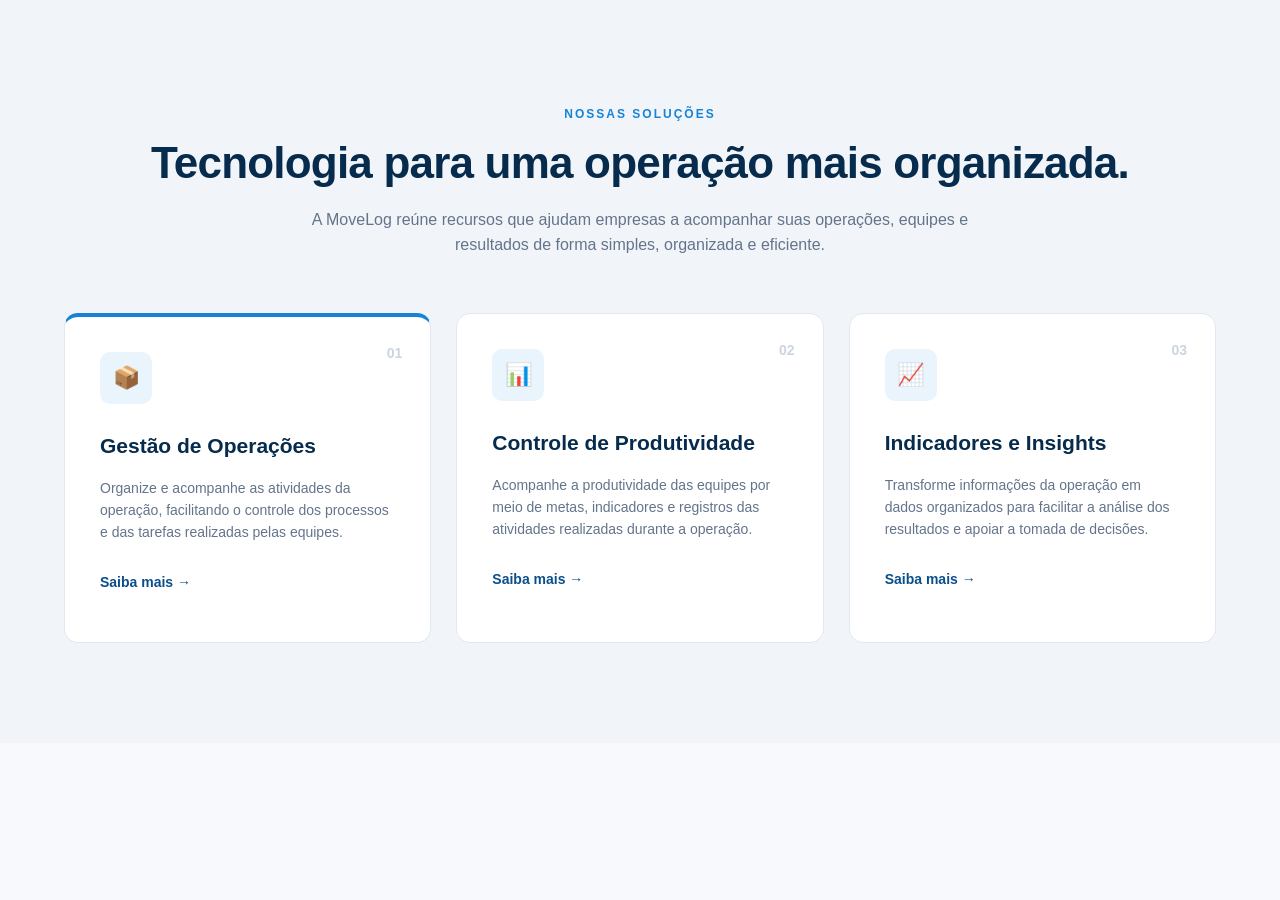
==== solucoes.html @ f1dc47c1 "Alteração da empresa e css" ====
<!DOCTYPE html>
<html lang="pt-BR">
<head>
    <meta charset="UTF-8">
    <meta name="viewport" content="width=device-width, initial-scale=1.0">
    <title>Solucoes | MoveLog</title>
<link rel="stylesheet" href="css/style.css">

</head>
<body>
<!-- SOLUÇÕES -->
<section class="areas">
    <div class="container">

        <div class="titulo-secao centralizado">

            <span class="texto-destaque">
                NOSSAS SOLUÇÕES
            </span>

            <h2>
                Tecnologia para uma operação mais organizada.
            </h2>

            <p>
                A MoveLog reúne recursos que ajudam empresas a
                acompanhar suas operações, equipes e resultados
                de forma simples, organizada e eficiente.
            </p>

        </div>


        <div class="cards">

            <!-- SOLUÇÃO 01 -->
            <article class="card card-destaque">

                <span class="card-numero">
                    01
                </span>

                <div class="card-icone">
                    📦
                </div>

                <h3>
                    Gestão de Operações
                </h3>

                <p>
                    Organize e acompanhe as atividades da operação,
                    facilitando o controle dos processos e das tarefas
                    realizadas pelas equipes.
                </p>

                <a href="solucoes.html">
                    Saiba mais →
                </a>

            </article>


            <!-- SOLUÇÃO 02 -->
            <article class="card">

                <span class="card-numero">
                    02
                </span>

                <div class="card-icone">
                    📊
                </div>

                <h3>
                    Controle de Produtividade
                </h3>

                <p>
                    Acompanhe a produtividade das equipes por meio
                    de metas, indicadores e registros das atividades
                    realizadas durante a operação.
                </p>

                <a href="produtividade.html">
                    Saiba mais →
                </a>

            </article>


            <!-- SOLUÇÃO 03 -->
            <article class="card">

                <span class="card-numero">
                    03
                </span>

                <div class="card-icone">
                    📈
                </div>

                <h3>
                    Indicadores e Insights
                </h3>

                <p>
                    Transforme informações da operação em dados
                    organizados para facilitar a análise dos
                    resultados e apoiar a tomada de decisões.
                </p>

                <a href="insights.html">
                    Saiba mais →
                </a>

            </article>

        </div>

    </div>
</section>
    
</body>
</html>
---- css/style.css ----
/* =========================================================
   RESET
========================================================= */

* {
    margin: 0;
    padding: 0;
    box-sizing: border-box;
}

html {
    scroll-behavior: smooth;
}

body {
    font-family: Arial, Helvetica, sans-serif;
    background: #f7f9fc;
    color: #172033;
    line-height: 1.6;
    -webkit-font-smoothing: antialiased;
}

img {
    display: block;
    max-width: 100%;
}

a {
    color: inherit;
    text-decoration: none;
}

ul {
    list-style: none;
}

button,
a {
    -webkit-tap-highlight-color: transparent;
}


/* =========================================================
   VARIÁVEIS
========================================================= */

:root {

    /* CORES PRINCIPAIS */
    --azul: #0b4f8a;
    --azul-escuro: #062b4c;
    --azul-hover: #083e6d;
    --azul-destaque: #1683d8;
    --azul-claro: #eaf4fc;

    /* CORES NEUTRAS */
    --branco: #ffffff;
    --fundo: #f7f9fc;
    --cinza: #64748b;
    --cinza-escuro: #475569;
    --cinza-claro: #f1f5f9;
    --cinza-borda: #e2e8f0;
    --texto: #172033;

    /* RODAPÉ */
    --rodape: #031b30;

    /* EFEITOS */
    --sombra: 0 15px 40px rgba(6, 43, 76, 0.10);
    --sombra-hover: 0 20px 45px rgba(6, 43, 76, 0.16);

    /* TRANSIÇÃO */
    --transicao: 0.3s ease;

    /* ARREDONDAMENTO */
    --raio: 12px;
    --raio-grande: 18px;
}


/* =========================================================
   CONTAINER
========================================================= */

.container {
    width: min(1180px, 90%);
    margin: 0 auto;
}


/* =========================================================
   CABEÇALHO
========================================================= */

.cabecalho {
    position: sticky;
    top: 0;
    z-index: 1000;

    width: 100%;

    background: rgba(255, 255, 255, 0.96);
    border-bottom: 1px solid var(--cinza-borda);

    backdrop-filter: blur(12px);
    -webkit-backdrop-filter: blur(12px);
}

.cabecalho-conteudo {
    min-height: 82px;

    display: flex;
    align-items: center;
    justify-content: space-between;

    gap: 40px;
}


/* =========================================================
   LOGO
========================================================= */

.logo {
    display: flex;
    align-items: center;

    flex-shrink: 0;
}

.logo img {
    width: 155px;
    height: auto;

    transition: transform var(--transicao);
}

.logo:hover img {
    transform: scale(1.03);
}


/* =========================================================
   MENU
========================================================= */

.menu ul {
    display: flex;
    align-items: center;
    justify-content: flex-end;

    gap: 26px;
}

.menu a {
    position: relative;

    display: block;

    padding: 31px 0;

    color: var(--cinza-escuro);

    font-size: 14px;
    font-weight: 600;

    transition:
        color var(--transicao),
        transform var(--transicao);
}

.menu a:hover {
    color: var(--azul);
}


/* PÁGINA ATUAL */

.menu .pagina-atual {
    color: var(--azul);
    font-weight: 700;
}


/* LINHA DA PÁGINA ATUAL */

.menu .pagina-atual::after {
    content: "";

    position: absolute;

    left: 0;
    right: 0;
    bottom: 20px;

    height: 3px;

    background: var(--azul-destaque);

    border-radius: 10px;
}


/* =========================================================
   ACESSIBILIDADE / FOCO
========================================================= */

a:focus-visible {
    outline: 3px solid rgba(22, 131, 216, 0.35);
    outline-offset: 4px;
    border-radius: 4px;
}


/* =========================================================
   TEXTO DE DESTAQUE
========================================================= */

.texto-destaque {
    display: inline-block;

    margin-bottom: 14px;

    color: var(--azul-destaque);

    font-size: 12px;
    font-weight: 800;

    letter-spacing: 2px;
    text-transform: uppercase;
}


/* =========================================================
   TÍTULOS
========================================================= */

.titulo-secao h2,
.fluxo-cabecalho h2 {
    color: var(--azul-escuro);

    font-size: clamp(30px, 4vw, 44px);
    line-height: 1.15;

    letter-spacing: -0.8px;

    margin-bottom: 18px;
}

.titulo-secao p:not(.texto-destaque) {
    max-width: 700px;

    color: var(--cinza);
}


/* =========================================================
   HERO
========================================================= */

.hero {
    padding: 95px 0;

    background:
        radial-gradient(
            circle at top right,
            rgba(22, 131, 216, 0.08),
            transparent 35%
        ),
        linear-gradient(
            135deg,
            #f7fbff 0%,
            #eef6fd 100%
        );
}

.hero-conteudo {
    display: grid;

    grid-template-columns: minmax(0, 1fr) minmax(0, 1fr);

    align-items: center;

    gap: 70px;
}

.hero-texto h1 {
    max-width: 650px;

    color: var(--azul-escuro);

    font-size: clamp(42px, 5vw, 66px);

    line-height: 1.05;

    letter-spacing: -2px;

    margin-bottom: 25px;
}

.hero-texto .descricao {
    max-width: 600px;

    margin-bottom: 32px;

    color: #526174;

    font-size: 18px;
}


/* =========================================================
   BOTÕES DO HERO
========================================================= */

.hero-botoes {
    display: flex;
    flex-wrap: wrap;

    gap: 14px;
}


/* =========================================================
   BOTÕES
========================================================= */

.botao,
.botao-outline {
    display: inline-flex;

    align-items: center;
    justify-content: center;

    gap: 10px;

    min-height: 50px;

    padding: 14px 24px;

    border-radius: 8px;

    font-size: 14px;
    font-weight: 700;

    cursor: pointer;

    transition:
        background-color var(--transicao),
        color var(--transicao),
        border-color var(--transicao),
        transform var(--transicao),
        box-shadow var(--transicao);
}


/* BOTÃO PRINCIPAL */

.botao {
    background: var(--azul);
    color: var(--branco);

    border: 1px solid var(--azul);
}

.botao:hover {
    background: var(--azul-escuro);

    transform: translateY(-3px);

    box-shadow:
        0 10px 25px rgba(11, 79, 138, 0.25);
}


/* BOTÃO CONTORNO */

.botao-outline {
    background: transparent;

    color: var(--azul);

    border: 1px solid #a9c7df;
}

.botao-outline:hover {
    background: var(--azul-claro);

    border-color: var(--azul-destaque);

    transform: translateY(-3px);
}

.botao span {
    font-size: 18px;
}


/* =========================================================
   IMAGEM HERO
========================================================= */

.hero-imagem {
    position: relative;

    min-height: 480px;

    overflow: hidden;

    border-radius: var(--raio-grande);

    box-shadow: var(--sombra);
}

.hero-imagem img {
    width: 100%;
    height: 100%;

    min-height: 480px;

    object-fit: cover;

    transition: transform 0.6s ease;
}

.hero-imagem:hover img {
    transform: scale(1.04);
}


/* OVERLAY */

.imagem-overlay {
    position: absolute;

    inset: 0;

    z-index: 1;

    background:
        linear-gradient(
            180deg,
            transparent 50%,
            rgba(6, 43, 76, 0.78) 100%
        );
}


/* CARD SOBRE A IMAGEM */

.hero-card {
    position: absolute;

    left: 25px;
    right: 25px;
    bottom: 25px;

    z-index: 2;

    display: flex;
    align-items: center;

    gap: 15px;

    padding: 18px;

    background: rgba(255, 255, 255, 0.96);

    border: 1px solid rgba(255, 255, 255, 0.8);

    border-radius: var(--raio);

    box-shadow:
        0 12px 30px rgba(0, 0, 0, 0.16);
}


/* =========================================================
   APRESENTAÇÃO
========================================================= */

.apresentacao {
    padding: 100px 0;

    background: var(--branco);
}

.apresentacao-conteudo {
    display: grid;

    grid-template-columns: 1fr 1fr;

    align-items: center;

    gap: 80px;
}

.apresentacao-texto {
    padding-left: 30px;

    border-left: 3px solid var(--azul-destaque);
}

.apresentacao-texto p {
    margin-bottom: 18px;

    color: var(--cinza);

    font-size: 17px;
}

.apresentacao-texto p:last-child {
    margin-bottom: 0;
}


/* =========================================================
   TÍTULO DA PÁGINA EMPRESA
========================================================= */

.apresentacao h1 {
    margin-bottom: 25px;

    color: var(--azul-escuro);

    font-size: clamp(36px, 5vw, 58px);

    line-height: 1.1;

    letter-spacing: -1.5px;
}

.apresentacao > .container > p {
    max-width: 800px;

    margin-bottom: 16px;

    color: var(--cinza);

    font-size: 18px;
}


/* =========================================================
   ÁREAS
========================================================= */

.areas {
    padding: 100px 0;

    background: var(--cinza-claro);
}

.centralizado {
    margin-bottom: 55px;

    text-align: center;
}

.centralizado p:not(.texto-destaque) {
    margin-right: auto;
    margin-left: auto;
}


/* =========================================================
   CARDS
========================================================= */

.cards {
    display: grid;

    grid-template-columns:
        repeat(3, minmax(0, 1fr));

    gap: 25px;
}

.card {
    position: relative;

    min-height: 330px;

    padding: 35px;

    background: var(--branco);

    border: 1px solid var(--cinza-borda);

    border-radius: 14px;

    transition:
        transform var(--transicao),
        border-color var(--transicao),
        box-shadow var(--transicao);
}

.card:hover {
    transform: translateY(-8px);

    border-color: #c5d8e8;

    box-shadow: var(--sombra-hover);
}

.card-destaque {
    border-top: 4px solid var(--azul-destaque);
}


/* NÚMERO */

.card-numero {
    position: absolute;

    top: 25px;
    right: 28px;

    color: #cbd5e1;

    font-size: 14px;
    font-weight: 800;
}


/* ÍCONE */

.card-icone {
    width: 52px;
    height: 52px;

    display: flex;

    align-items: center;
    justify-content: center;

    margin-bottom: 25px;

    background: var(--azul-claro);

    border-radius: 10px;

    color: var(--azul);

    font-size: 22px;
}


/* TÍTULO */

.card h3 {
    margin-bottom: 14px;

    color: var(--azul-escuro);

    font-size: 21px;
}


/* TEXTO */

.card p {
    margin-bottom: 25px;

    color: var(--cinza);

    font-size: 14px;
}


/* LINK */

.card a {
    display: inline-flex;

    align-items: center;

    gap: 8px;

    color: var(--azul);

    font-size: 14px;
    font-weight: 800;

    transition:
        color var(--transicao),
        gap var(--transicao);
}

.card a:hover {
    gap: 13px;

    color: var(--azul-destaque);
}


/* =========================================================
   FLUXO
========================================================= */

.fluxo {
    padding: 100px 0;

    background: var(--azul-escuro);

    color: var(--branco);
}

.fluxo-cabecalho {
    max-width: 700px;

    margin-bottom: 55px;
}

.fluxo-cabecalho h2 {
    color: var(--branco);
}

.fluxo-cabecalho p {
    color: #b9c8d7;

    font-size: 16px;
}

.fluxo .texto-destaque {
    color: #55b4f5;
}


/* =========================================================
   ETAPAS
========================================================= */

.fluxo-etapas {
    display: grid;

    grid-template-columns:
        minmax(0, 1fr)
        auto
        minmax(0, 1fr)
        auto
        minmax(0, 1fr);

    align-items: center;

    gap: 25px;
}

.etapa {
    padding: 28px;

    background: rgba(255, 255, 255, 0.06);

    border: 1px solid rgba(255, 255, 255, 0.10);

    border-radius: var(--raio);

    transition:
        background-color var(--transicao),
        transform var(--transicao);
}

.etapa:hover {
    background: rgba(255, 255, 255, 0.09);

    transform: translateY(-4px);
}

.etapa-numero {
    display: block;

    margin-bottom: 20px;

    color: #55b4f5;

    font-size: 13px;
    font-weight: 800;
}

.etapa h3 {
    margin-bottom: 8px;

    color: var(--branco);

    font-size: 20px;
}

.etapa p {
    color: #b9c8d7;

    font-size: 14px;
}

.seta {
    color: #55b4f5;

    font-size: 30px;
    font-weight: bold;
}


/* =========================================================
   CHAMADA
========================================================= */

.chamada {
    padding: 80px 0;

    background:
        linear-gradient(
            135deg,
            var(--azul),
            #1169a8
        );
}

.chamada-conteudo {
    display: flex;

    align-items: center;
    justify-content: space-between;

    gap: 40px;
}

.chamada .texto-destaque {
    color: #7dccfa;
}

.chamada h2 {
    max-width: 700px;

    color: var(--branco);

    font-size: clamp(28px, 4vw, 42px);

    line-height: 1.15;

    letter-spacing: -0.8px;
}


/* =========================================================
   BOTÃO SECUNDÁRIO
========================================================= */

.botao-secundario {
    flex-shrink: 0;

    background: var(--branco);

    color: var(--azul);

    border: 1px solid var(--branco);

    white-space: nowrap;
}

.botao-secundario:hover {
    background: #eef6fd;

    color: var(--azul-escuro);
}


/* =========================================================
   RODAPÉ
========================================================= */

.rodape {
    background: var(--rodape);

    color: var(--branco);
}

.rodape-conteudo {
    display: grid;

    grid-template-columns: 2fr 1fr;

    gap: 80px;

    padding: 70px 0;
}

.rodape-marca img {
    width: 150px;

    margin-bottom: 20px;
}

.rodape-marca p {
    max-width: 300px;

    color: #9eb0c1;

    font-size: 14px;
}

.rodape-links h3 {
    margin-bottom: 20px;

    color: var(--branco);

    font-size: 16px;
}

.rodape-links ul {
    display: grid;

    gap: 10px;
}

.rodape-links a {
    color: #9eb0c1;

    font-size: 14px;

    transition: color var(--transicao);
}

.rodape-links a:hover {
    color: var(--branco);
}


/* =========================================================
   RODAPÉ FINAL
========================================================= */

.rodape-final {
    padding: 20px 0;

    border-top: 1px solid rgba(255, 255, 255, 0.08);
}

.rodape-final p {
    color: #71869a;

    font-size: 12px;
}


/* =========================================================
   TABLET
========================================================= */

@media (max-width: 1000px) {

    .cabecalho-conteudo {
        gap: 25px;
    }

    .menu ul {
        gap: 16px;
    }

    .menu a {
        font-size: 12px;
    }

    .hero-conteudo {
        gap: 45px;
    }

    .apresentacao-conteudo {
        gap: 50px;
    }

    .cards {
        grid-template-columns: repeat(2, minmax(0, 1fr));
    }

    .fluxo-etapas {
        grid-template-columns: 1fr;
    }

    .seta {
        text-align: center;

        transform: rotate(90deg);
    }

    .chamada-conteudo {
        align-items: flex-start;

        flex-direction: column;
    }
}


/* =========================================================
   CELULAR
========================================================= */

@media (max-width: 700px) {

    .container {
        width: 92%;
    }


    /* CABEÇALHO */

    .cabecalho-conteudo {
        min-height: auto;

        padding: 16px 0;

        flex-direction: column;

        gap: 15px;
    }

    .logo img {
        width: 140px;
    }

    .menu {
        width: 100%;

        overflow-x: auto;

        scrollbar-width: none;
    }

    .menu::-webkit-scrollbar {
        display: none;
    }

    .menu ul {
        width: max-content;

        gap: 22px;
    }

    .menu a {
        padding: 7px 0;

        font-size: 12px;

        white-space: nowrap;
    }

    .menu .pagina-atual::after {
        bottom: 0;
    }


    /* HERO */

    .hero {
        padding: 65px 0;
    }

    .hero-conteudo {
        grid-template-columns: 1fr;

        gap: 45px;
    }

    .hero-texto h1 {
        font-size: 40px;

        letter-spacing: -1px;
    }

    .hero-texto .descricao {
        font-size: 16px;
    }

    .hero-botoes {
        flex-direction: column;

        align-items: stretch;
    }

    .botao,
    .botao-outline {
        width: 100%;
    }

    .hero-imagem {
        min-height: 350px;

        border-radius: 14px;
    }

    .hero-imagem img {
        min-height: 350px;
    }

    .hero-card {
        left: 15px;
        right: 15px;
        bottom: 15px;

        padding: 15px;
    }


    /* APRESENTAÇÃO */

    .apresentacao {
        padding: 70px 0;
    }

    .apresentacao-conteudo {
        grid-template-columns: 1fr;

        gap: 40px;
    }

    .apresentacao h1 {
        font-size: 38px;
    }

    .apresentacao > .container > p {
        font-size: 16px;
    }

    .apresentacao-texto {
        padding-left: 20px;
    }

    .titulo-secao h2,
    .fluxo-cabecalho h2 {
        font-size: 32px;
    }


    /* ÁREAS */

    .areas {
        padding: 70px 0;
    }

    .centralizado {
        margin-bottom: 35px;
    }

    .cards {
        grid-template-columns: 1fr;
    }

    .card {
        min-height: auto;

        padding: 28px;
    }


    /* FLUXO */

    .fluxo {
        padding: 70px 0;
    }

    .etapa {
        padding: 22px;
    }


    /* CHAMADA */

    .chamada {
        padding: 60px 0;
    }

    .chamada h2 {
        font-size: 30px;
    }

    .botao-secundario {
        width: 100%;
    }


    /* RODAPÉ */

    .rodape-conteudo {
        grid-template-columns: 1fr;

        gap: 45px;

        padding: 55px 0;
    }
}


/* =========================================================
   CELULAR PEQUENO
========================================================= */

@media (max-width: 400px) {

    .container {
        width: 90%;
    }

    .hero-texto h1 {
        font-size: 34px;
    }

    .apresentacao h1 {
        font-size: 34px;
    }

    .titulo-secao h2,
    .fluxo-cabecalho h2 {
        font-size: 28px;
    }

    .card {
        padding: 24px;
    }

    .hero-card {
        left: 10px;
        right: 10px;
        bottom: 10px;
    }
}


/* =========================================================
   REDUÇÃO DE MOVIMENTO
========================================================= */

@media (prefers-reduced-motion: reduce) {

    html {
        scroll-behavior: auto;
    }

    *,
    *::before,
    *::after {
        transition-duration: 0.01ms !important;
        animation-duration: 0.01ms !important;
        animation-iteration-count: 1 !important;
    }
}
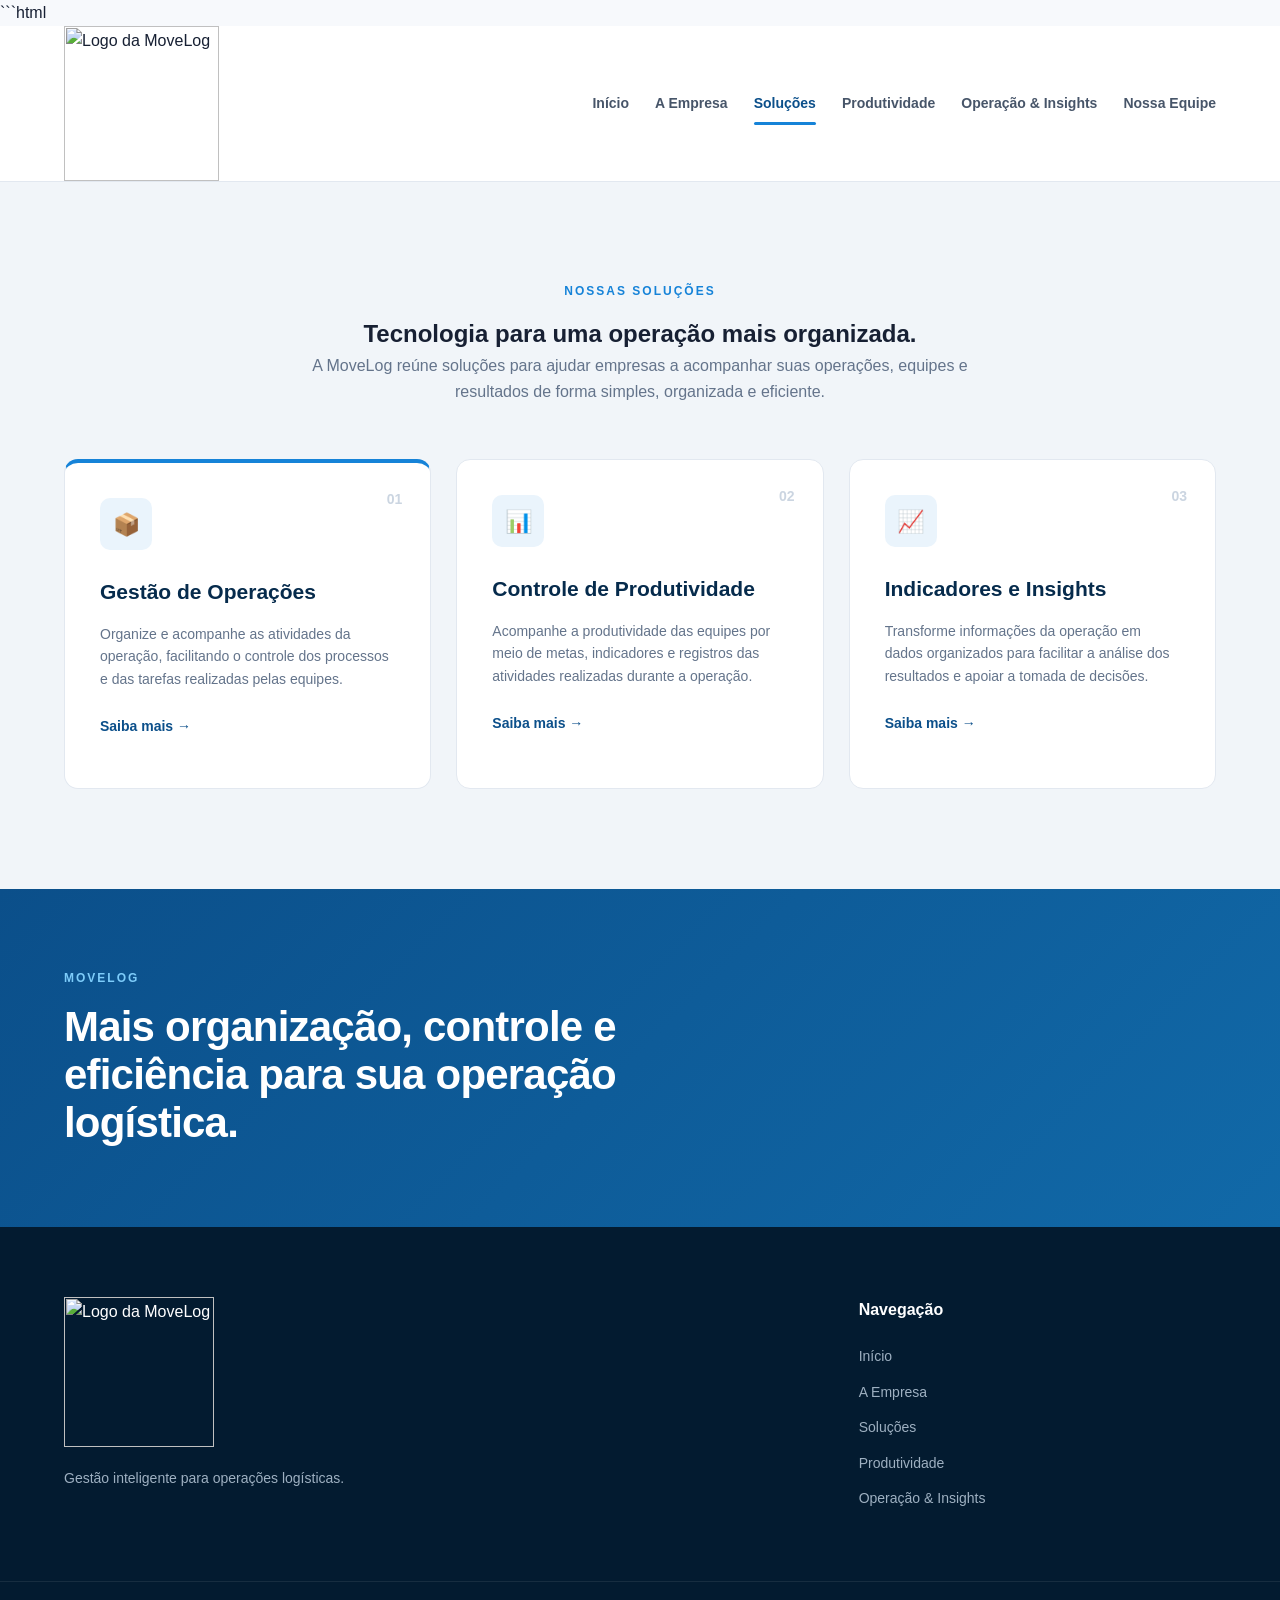
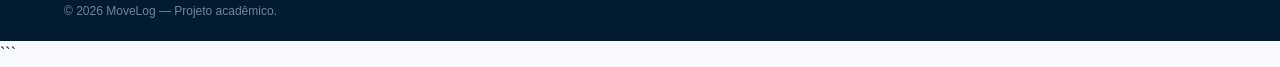
==== commit c07bf59b: "Alteração da solucoes" ====
--- a/solucoes.html
+++ b/solucoes.html
@@ -1,125 +1,317 @@
+```html
 <!DOCTYPE html>
 <html lang="pt-BR">
+
 <head>
     <meta charset="UTF-8">
     <meta name="viewport" content="width=device-width, initial-scale=1.0">
-    <title>Solucoes | MoveLog</title>
-<link rel="stylesheet" href="css/style.css">
-
+
+    <title>MoveLog | Soluções</title>
+
+    <link rel="stylesheet" href="css/style.css">
 </head>
+
 <body>
-<!-- SOLUÇÕES -->
-<section class="areas">
-    <div class="container">
-
-        <div class="titulo-secao centralizado">
-
-            <span class="texto-destaque">
-                NOSSAS SOLUÇÕES
-            </span>
-
-            <h2>
-                Tecnologia para uma operação mais organizada.
-            </h2>
-
-            <p>
-                A MoveLog reúne recursos que ajudam empresas a
-                acompanhar suas operações, equipes e resultados
-                de forma simples, organizada e eficiente.
-            </p>
+
+    <!-- ================================
+         CABEÇALHO
+    ================================= -->
+
+    <header class="cabecalho">
+
+        <div class="container cabecalho-conteudo">
+
+            <!-- LOGO -->
+            <a href="index.html" class="logo">
+                <img src="img/logo.png" alt="Logo da MoveLog">
+            </a>
+
+
+            <!-- MENU -->
+            <nav class="menu">
+
+                <ul>
+
+                    <li>
+                        <a href="index.html">
+                            Início
+                        </a>
+                    </li>
+
+                    <li>
+                        <a href="empresa.html">
+                            A Empresa
+                        </a>
+                    </li>
+
+                    <li>
+                        <a href="solucoes.html" class="pagina-atual">
+                            Soluções
+                        </a>
+                    </li>
+
+                    <li>
+                        <a href="produtividade.html">
+                            Produtividade
+                        </a>
+                    </li>
+
+                    <li>
+                        <a href="insights.html">
+                            Operação &amp; Insights
+                        </a>
+                    </li>
+
+                    <li>
+                        <a href="equipe.html">
+                            Nossa Equipe
+                        </a>
+                    </li>
+
+                </ul>
+
+            </nav>
 
         </div>
 
-
-        <div class="cards">
-
-            <!-- SOLUÇÃO 01 -->
-            <article class="card card-destaque">
-
-                <span class="card-numero">
-                    01
-                </span>
-
-                <div class="card-icone">
-                    📦
+    </header>
+
+
+    <!-- ================================
+         CONTEÚDO PRINCIPAL
+    ================================= -->
+
+    <main>
+
+        <!-- SOLUÇÕES -->
+        <section class="areas">
+
+            <div class="container">
+
+                <!-- TÍTULO -->
+                <div class="titulo-secao centralizado">
+
+                    <span class="texto-destaque">
+                        NOSSAS SOLUÇÕES
+                    </span>
+
+                    <h1>
+                        Tecnologia para uma operação mais organizada.
+                    </h1>
+
+                    <p>
+                        A MoveLog reúne soluções para ajudar empresas
+                        a acompanhar suas operações, equipes e resultados
+                        de forma simples, organizada e eficiente.
+                    </p>
+
                 </div>
 
+
+                <!-- CARDS -->
+                <div class="cards">
+
+
+                    <!-- SOLUÇÃO 01 -->
+                    <article class="card card-destaque">
+
+                        <span class="card-numero">
+                            01
+                        </span>
+
+                        <div class="card-icone">
+                            📦
+                        </div>
+
+                        <h3>
+                            Gestão de Operações
+                        </h3>
+
+                        <p>
+                            Organize e acompanhe as atividades da operação,
+                            facilitando o controle dos processos e das tarefas
+                            realizadas pelas equipes.
+                        </p>
+
+                        <a href="solucoes.html">
+                            Saiba mais →
+                        </a>
+
+                    </article>
+
+
+                    <!-- SOLUÇÃO 02 -->
+                    <article class="card">
+
+                        <span class="card-numero">
+                            02
+                        </span>
+
+                        <div class="card-icone">
+                            📊
+                        </div>
+
+                        <h3>
+                            Controle de Produtividade
+                        </h3>
+
+                        <p>
+                            Acompanhe a produtividade das equipes por meio
+                            de metas, indicadores e registros das atividades
+                            realizadas durante a operação.
+                        </p>
+
+                        <a href="produtividade.html">
+                            Saiba mais →
+                        </a>
+
+                    </article>
+
+
+                    <!-- SOLUÇÃO 03 -->
+                    <article class="card">
+
+                        <span class="card-numero">
+                            03
+                        </span>
+
+                        <div class="card-icone">
+                            📈
+                        </div>
+
+                        <h3>
+                            Indicadores e Insights
+                        </h3>
+
+                        <p>
+                            Transforme informações da operação em dados
+                            organizados para facilitar a análise dos
+                            resultados e apoiar a tomada de decisões.
+                        </p>
+
+                        <a href="insights.html">
+                            Saiba mais →
+                        </a>
+
+                    </article>
+
+                </div>
+
+            </div>
+
+        </section>
+
+
+        <!-- CHAMADA -->
+        <section class="chamada">
+
+            <div class="container chamada-conteudo">
+
+                <div>
+
+                    <span class="texto-destaque">
+                        MOVELOG
+                    </span>
+
+                    <h2>
+                        Mais organização, controle e eficiência
+                        para sua operação logística.
+                    </h2>
+
+                </div>
+
+                
+
+            </div>
+
+        </section>
+
+    </main>
+
+
+    <!-- ================================
+         RODAPÉ
+    ================================= -->
+
+    <footer class="rodape">
+
+        <div class="container rodape-conteudo">
+
+            <!-- MARCA -->
+            <div class="rodape-marca">
+
+                <a href="index.html">
+                    <img src="img/logo.png" alt="Logo da MoveLog">
+                </a>
+
+                <p>
+                    Gestão inteligente para operações logísticas.
+                </p>
+
+            </div>
+
+
+            <!-- LINKS -->
+            <div class="rodape-links">
+
                 <h3>
-                    Gestão de Operações
+                    Navegação
                 </h3>
 
+                <ul>
+
+                    <li>
+                        <a href="index.html">
+                            Início
+                        </a>
+                    </li>
+
+                    <li>
+                        <a href="empresa.html">
+                            A Empresa
+                        </a>
+                    </li>
+
+                    <li>
+                        <a href="solucoes.html">
+                            Soluções
+                        </a>
+                    </li>
+
+                    <li>
+                        <a href="produtividade.html">
+                            Produtividade
+                        </a>
+                    </li>
+
+                    <li>
+                        <a href="insights.html">
+                            Operação &amp; Insights
+                        </a>
+                    </li>
+
+                </ul>
+
+            </div>
+
+        </div>
+
+
+        <!-- COPYRIGHT -->
+        <div class="rodape-final">
+
+            <div class="container">
+
                 <p>
-                    Organize e acompanhe as atividades da operação,
-                    facilitando o controle dos processos e das tarefas
-                    realizadas pelas equipes.
+                    &copy; 2026 MoveLog — Projeto acadêmico.
                 </p>
 
-                <a href="solucoes.html">
-                    Saiba mais →
-                </a>
-
-            </article>
-
-
-            <!-- SOLUÇÃO 02 -->
-            <article class="card">
-
-                <span class="card-numero">
-                    02
-                </span>
-
-                <div class="card-icone">
-                    📊
-                </div>
-
-                <h3>
-                    Controle de Produtividade
-                </h3>
-
-                <p>
-                    Acompanhe a produtividade das equipes por meio
-                    de metas, indicadores e registros das atividades
-                    realizadas durante a operação.
-                </p>
-
-                <a href="produtividade.html">
-                    Saiba mais →
-                </a>
-
-            </article>
-
-
-            <!-- SOLUÇÃO 03 -->
-            <article class="card">
-
-                <span class="card-numero">
-                    03
-                </span>
-
-                <div class="card-icone">
-                    📈
-                </div>
-
-                <h3>
-                    Indicadores e Insights
-                </h3>
-
-                <p>
-                    Transforme informações da operação em dados
-                    organizados para facilitar a análise dos
-                    resultados e apoiar a tomada de decisões.
-                </p>
-
-                <a href="insights.html">
-                    Saiba mais →
-                </a>
-
-            </article>
+            </div>
 
         </div>
 
-    </div>
-</section>
-    
+    </footer>
+
 </body>
-</html>+</html>
+```
